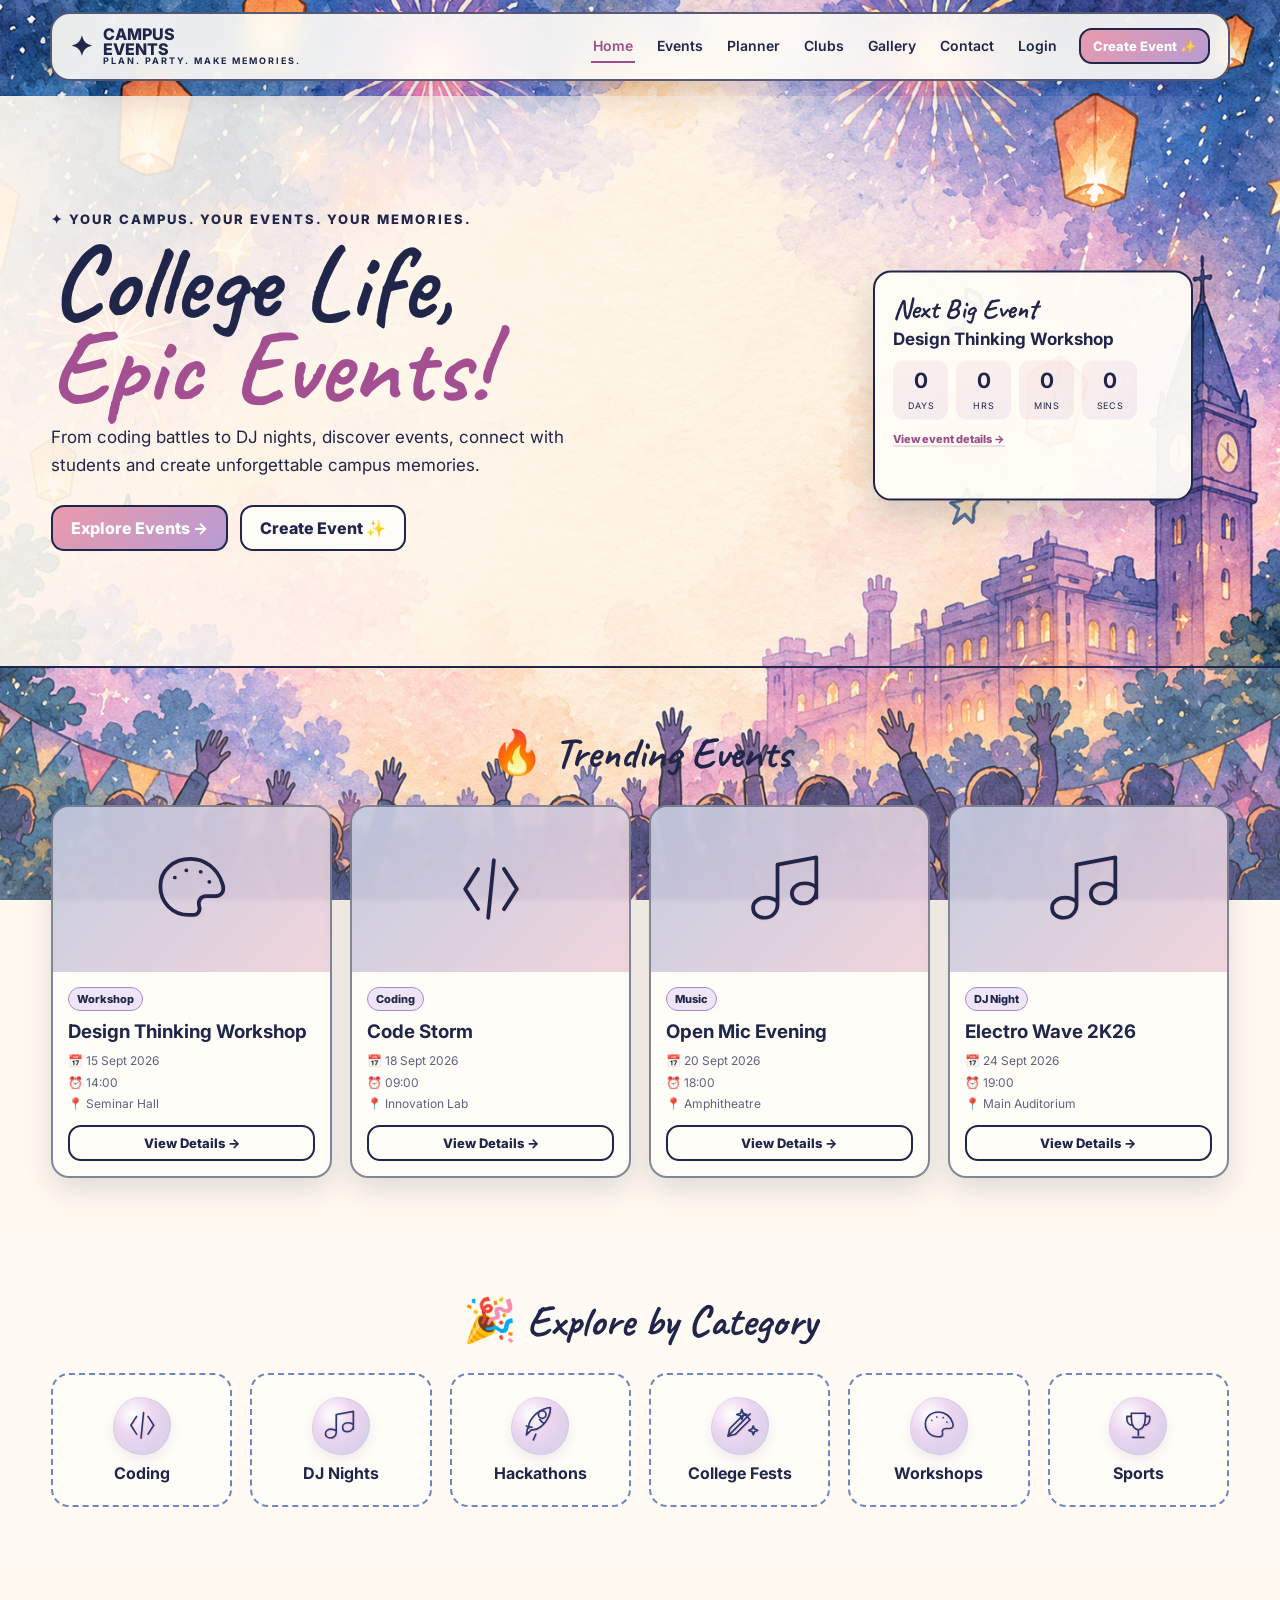
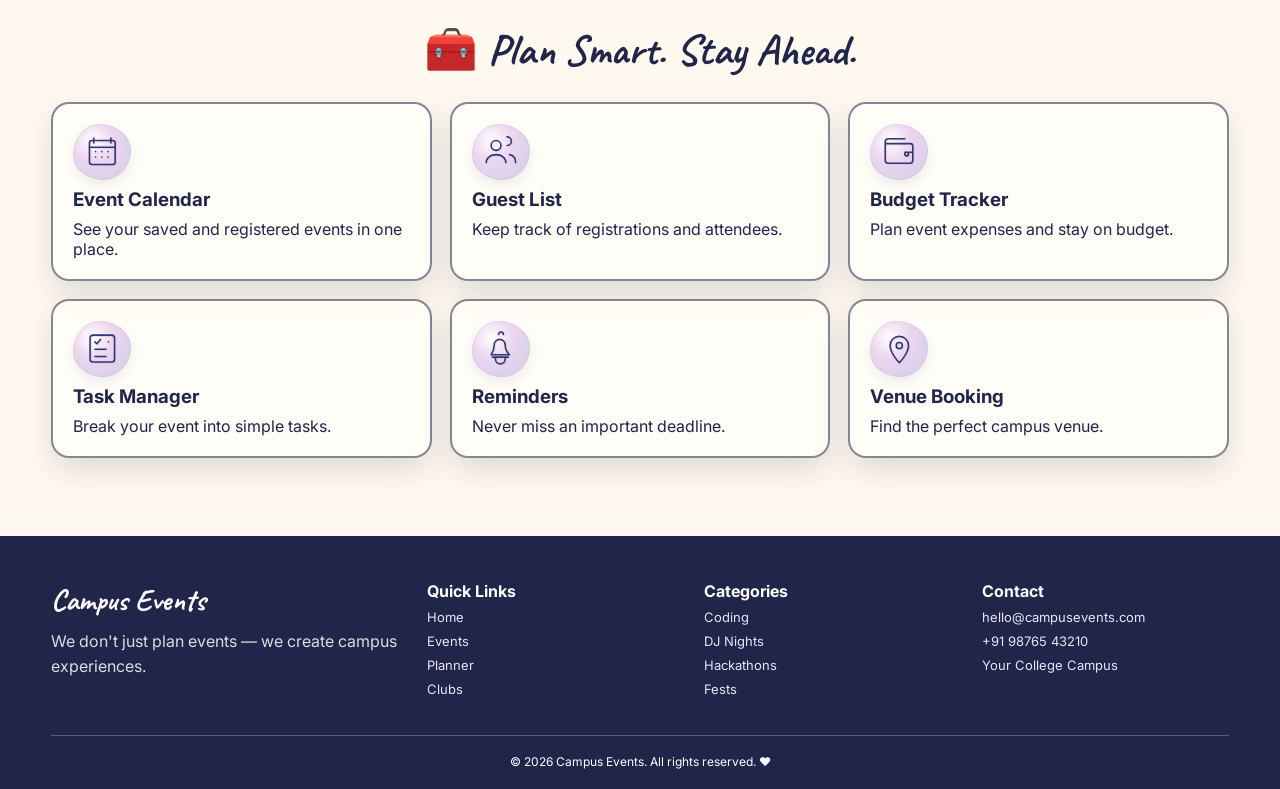
==== campus-events-website/index.html @ 73683372 "Initial commit" ====
<!DOCTYPE html><html lang="en"><head><meta charset="UTF-8"><meta name="viewport" content="width=device-width,initial-scale=1.0">
<title>Home | Campus Events</title><link rel="stylesheet" href="css/style.css"></head><body class="page-home">

<nav class="navbar">
 <div class="nav-inner">
  <a href="index.html" class="logo"><span class="logo-mark">✦</span><span>CAMPUS<br>EVENTS<small>PLAN. PARTY. MAKE MEMORIES.</small></span></a>
  <button class="menu-btn">☰</button>
  <div class="nav-links">
   <a href="index.html">Home</a><a href="events.html">Events</a><a href="planner.html">Planner</a><a href="clubs.html">Clubs</a><a href="gallery.html">Gallery</a><a href="contact.html">Contact</a><a href="auth.html">Login</a>
   <a class="btn small primary" href="create-event.html">Create Event ✨</a>
  </div>
 </div>
</nav>


<section class="hero"><div class="container"><div class="hero-content">
 <div class="kicker">✦ Your campus. Your events. Your memories.</div>
 <h1>College Life,<br><span>Epic Events!</span></h1>
 <p>From coding battles to DJ nights, discover events, connect with students and create unforgettable campus memories.</p>
 <div class="hero-actions"><a class="btn primary" href="events.html">Explore Events →</a><a class="btn" href="create-event.html">Create Event ✨</a></div>
 </div>
 <div class="countdown" aria-live="polite"><h3>Next Big Event</h3><strong id="nextTitle">Loading...</strong><div class="timer" id="timer"></div><a class="countdown-link" href="events.html">View event details →</a></div>
</div></div></section>
<section class="section"><div class="container"><h2 class="section-title">🔥 Trending Events</h2><div class="grid events-grid" id="homeEvents"></div></div></section>
<section class="section alt"><div class="container"><h2 class="section-title">🎉 Explore by Category</h2><div class="grid category-grid">
 <a class="category" href="events.html?category=Coding"><div class="icon watercolor-icon" data-icon="code" aria-hidden="true"></div><h4>Coding</h4></a>
 <a class="category" href="events.html?category=DJ%20Night"><div class="icon watercolor-icon" data-icon="music" aria-hidden="true"></div><h4>DJ Nights</h4></a>
 <a class="category" href="events.html?category=Hackathon"><div class="icon watercolor-icon" data-icon="rocket" aria-hidden="true"></div><h4>Hackathons</h4></a>
 <a class="category" href="events.html?category=College%20Fest"><div class="icon watercolor-icon" data-icon="celebration" aria-hidden="true"></div><h4>College Fests</h4></a>
 <a class="category" href="events.html?category=Workshop"><div class="icon watercolor-icon" data-icon="palette" aria-hidden="true"></div><h4>Workshops</h4></a>
 <a class="category" href="events.html?category=Sports"><div class="icon watercolor-icon" data-icon="trophy" aria-hidden="true"></div><h4>Sports</h4></a>
</div></div></section>
<section class="section"><div class="container"><h2 class="section-title">🧰 Plan Smart. Stay Ahead.</h2><div class="grid tools-grid">
 <div class="tool"><div class="tool-icon watercolor-icon" data-icon="calendar" aria-hidden="true"></div><h3>Event Calendar</h3><p>See your saved and registered events in one place.</p></div>
 <div class="tool"><div class="tool-icon watercolor-icon" data-icon="users" aria-hidden="true"></div><h3>Guest List</h3><p>Keep track of registrations and attendees.</p></div>
 <div class="tool"><div class="tool-icon watercolor-icon" data-icon="wallet" aria-hidden="true"></div><h3>Budget Tracker</h3><p>Plan event expenses and stay on budget.</p></div>
 <div class="tool"><div class="tool-icon watercolor-icon" data-icon="checklist" aria-hidden="true"></div><h3>Task Manager</h3><p>Break your event into simple tasks.</p></div>
 <div class="tool"><div class="tool-icon watercolor-icon" data-icon="bell" aria-hidden="true"></div><h3>Reminders</h3><p>Never miss an important deadline.</p></div>
 <div class="tool"><div class="tool-icon watercolor-icon" data-icon="pin" aria-hidden="true"></div><h3>Venue Booking</h3><p>Find the perfect campus venue.</p></div>
</div></div></section>


<footer class="footer"><div class="container">
 <div class="footer-grid">
  <div><h3>Campus Events</h3><p style="margin-top:10px;color:#ddd;line-height:1.6">We don't just plan events — we create campus experiences.</p></div>
  <div><h4>Quick Links</h4><a href="index.html">Home</a><a href="events.html">Events</a><a href="planner.html">Planner</a><a href="clubs.html">Clubs</a></div>
  <div><h4>Categories</h4><a href="events.html">Coding</a><a href="events.html">DJ Nights</a><a href="events.html">Hackathons</a><a href="events.html">Fests</a></div>
  <div><h4>Contact</h4><a href="contact.html">hello@campusevents.com</a><a href="contact.html">+91 98765 43210</a><a href="contact.html">Your College Campus</a></div>
 </div>
 <div class="copyright">© <span id="year"></span> Campus Events. All rights reserved. ♥</div>
</div></footer><div id="toast" class="toast"></div>

<script src="js/data.js"></script><script src="js/main.js"></script><script>
document.addEventListener("DOMContentLoaded",()=>{
 const ev=getEvents().sort((a,b)=>a.date.localeCompare(b.date));document.querySelector("#homeEvents").innerHTML=ev.slice(0,4).map(eventCard).join("");
 const next=ev.find(e=>new Date(e.date+"T"+e.time)>new Date())||ev[0];document.querySelector("#nextTitle").textContent=next.title;
 const target=new Date(next.date+"T"+next.time);
 function tick(){let d=Math.max(0,target-new Date());let s=Math.floor(d/1000);let days=Math.floor(s/86400);s%=86400;let hrs=Math.floor(s/3600);s%=3600;let mins=Math.floor(s/60);s%=60;
 document.querySelector("#timer").innerHTML=`<div><b>${days}</b><span>days</span></div><div><b>${hrs}</b><span>hrs</span></div><div><b>${mins}</b><span>mins</span></div><div><b>${s}</b><span>secs</span></div>`}tick();setInterval(tick,1000);
});
</script>
</body></html>
---- campus-events-website/css/style.css ----
@import url('https://fonts.googleapis.com/css2?family=Caveat:wght@500;600;700&family=Inter:wght@400;500;600;700;800&display=swap');

:root{
  --ink:#20254a; --navy:#171a4a; --blue:#7185c0; --lav:#b79bd3;
  --pink:#e99aaa; --peach:#f3b58d; --cream:#fff9ef; --paper:#fffdf8;
  --white:#fff; --shadow:0 12px 30px rgba(32,37,74,.14);
}
*{box-sizing:border-box;margin:0;padding:0}
html{scroll-behavior:smooth}
body{
  font-family:Inter,Arial,sans-serif;color:var(--ink);
  background:
    radial-gradient(circle at 10% 10%,rgba(183,155,211,.22),transparent 25%),
    radial-gradient(circle at 90% 20%,rgba(233,154,170,.20),transparent 25%),
    linear-gradient(135deg,#fffaf2,#f4f0ff 50%,#fff8ee);
  min-height:100vh;
}
body:before{
  content:"";position:fixed;inset:0;pointer-events:none;opacity:.22;
  background-image:radial-gradient(#20254a 0.5px,transparent .5px);
  background-size:14px 14px;z-index:-1;
}
a{text-decoration:none;color:inherit}
button,input,select,textarea{font:inherit}
.container{width:min(1180px,92%);margin:auto}
.navbar{
  position:sticky;top:12px;z-index:1000;margin:12px auto 0;
  width:min(1180px,94%);background:rgba(255,253,248,.92);
  border:2px solid rgba(32,37,74,.75);border-radius:20px;
  box-shadow:var(--shadow);backdrop-filter:blur(12px);
}
.nav-inner{display:flex;align-items:center;justify-content:space-between;padding:13px 18px}
.logo{display:flex;align-items:center;gap:10px;font-weight:800;line-height:.95}
.logo-mark{font-size:27px}.logo small{display:block;font-size:9px;letter-spacing:2px;font-weight:700}
.nav-links{display:flex;gap:20px;align-items:center;font-size:14px;font-weight:600}
.nav-links a{padding:7px 2px;border-bottom:2px solid transparent}
.nav-links a:hover,.nav-links a.active{color:#a14d87;border-color:#a14d87}
.btn{
  border:2px solid var(--ink);background:var(--paper);color:var(--ink);
  padding:11px 18px;border-radius:13px;font-weight:800;cursor:pointer;
  transition:.2s;display:inline-flex;align-items:center;justify-content:center;gap:7px;
}
.btn:hover{transform:translateY(-2px);box-shadow:0 7px 0 rgba(32,37,74,.16)}
.btn.primary{background:linear-gradient(135deg,var(--pink),var(--lav));color:#fff;border-color:var(--ink)}
.btn.small{padding:8px 12px;font-size:13px}
.menu-btn{display:none;background:none;border:0;font-size:25px;cursor:pointer}
.hero{
  margin-top:15px;min-height:570px;display:flex;align-items:center;
  border-bottom:2px solid var(--ink);overflow:hidden;position:relative;
  background:
    linear-gradient(90deg,rgba(255,249,239,.98) 0%,rgba(255,249,239,.82) 43%,rgba(255,249,239,.18) 100%),
    radial-gradient(circle at 70% 25%,#f3b58d 0 2%,transparent 3%),
    linear-gradient(135deg,#687ab5,#c29ad0 50%,#e99aaa);
}
.hero:after{
  content:"";position:absolute;inset:0;opacity:.45;
  background:radial-gradient(circle at 75% 35%,#fff 0 1px,transparent 2px);
  background-size:50px 50px;
}
.hero-content{position:relative;z-index:2;width:min(650px,92%);padding:70px 0}
.kicker{font-weight:800;letter-spacing:2px;text-transform:uppercase;font-size:13px}
.hero h1{font-family:Caveat,cursive;font-size:clamp(58px,8vw,104px);line-height:.82;margin:14px 0}
.hero h1 span{color:#a34f91}
.hero p{font-size:17px;line-height:1.7;max-width:550px}
.hero-actions{display:flex;gap:12px;flex-wrap:wrap;margin-top:25px}
.countdown{
  position:absolute;right:5%;bottom:55px;z-index:3;background:rgba(255,253,248,.93);
  border:2px solid var(--ink);border-radius:18px;padding:18px;box-shadow:var(--shadow)
}
.countdown h3{font-family:Caveat;font-size:25px;}
.timer{display:flex;gap:8px;margin-top:8px}.timer div{min-width:60px;text-align:center}
.timer b{display:block;font-size:22px}.timer span{font-size:9px;text-transform:uppercase}
.section{padding:58px 0}.section.alt{background:rgba(255,255,255,.42)}
.section-title{font-family:Caveat,cursive;font-size:43px;text-align:center;margin-bottom:25px}
.section-sub{text-align:center;margin:-15px auto 30px;max-width:650px;color:#5d6181}
.stats{display:grid;grid-template-columns:repeat(4,1fr);gap:15px;margin-top:-30px;position:relative;z-index:4}
.stat,.card,.tool,.club,.gallery-item,.form-card{
  background:rgba(255,253,248,.9);border:2px solid rgba(32,37,74,.55);
  border-radius:18px;box-shadow:var(--shadow)
}
.stat{text-align:center;padding:20px}.stat b{font-size:28px;display:block}.stat span{font-size:12px}
.grid{display:grid;gap:18px}.events-grid{grid-template-columns:repeat(4,1fr)}
.card{overflow:hidden}.card-img{height:155px;background:linear-gradient(135deg,#687ab5,#d58daf);display:flex;align-items:center;justify-content:center;font-size:55px}
.card-body{padding:15px}.tag{display:inline-block;background:#eee6f8;border:1px solid #a98bc7;padding:4px 8px;border-radius:20px;font-size:11px;font-weight:800}
.card h3{margin:9px 0 7px}.meta{font-size:12px;line-height:1.8;color:#5e627f}.card .btn{margin-top:10px;width:100%}
.category-grid{grid-template-columns:repeat(6,1fr)}.category{padding:22px 10px;text-align:center;border:2px dashed #7185c0;border-radius:18px;background:#fffdf8;cursor:pointer;transition:.2s}
.category:hover{transform:rotate(-1deg) translateY(-4px);background:#f8effa}.category .icon{font-size:32px}.category h4{margin-top:8px}
.tools-grid{grid-template-columns:repeat(3,1fr)}.tool{padding:20px}.tool-icon{font-size:34px}.tool h3{margin:8px 0}
.footer{background:#20254a;color:#fff;padding:45px 0 20px;margin-top:20px}.footer-grid{display:grid;grid-template-columns:1.4fr 1fr 1fr 1fr;gap:30px}.footer h3{font-family:Caveat;font-size:30px}.footer a{display:block;color:#e9e6f4;margin:8px 0;font-size:13px}.copyright{text-align:center;border-top:1px solid #555b83;margin-top:30px;padding-top:18px;font-size:12px}
.page-head{padding:65px 0 35px;text-align:center}.page-head h1{font-family:Caveat;font-size:65px}.page-head p{max-width:650px;margin:8px auto;color:#5d6181}
.filters{display:flex;gap:9px;flex-wrap:wrap;justify-content:center;margin-bottom:25px}.filter{border:2px solid var(--ink);background:#fffdf8;border-radius:30px;padding:8px 14px;cursor:pointer}.filter.active,.filter:hover{background:#e99aaa}
.search{width:min(650px,100%);margin:0 auto 22px;display:block;padding:13px 16px;border:2px solid var(--ink);border-radius:14px;background:#fffdf8}
.detail{display:grid;grid-template-columns:1.2fr .8fr;gap:25px}.detail-image{min-height:390px;border:2px solid var(--ink);border-radius:20px;background:linear-gradient(135deg,#6678b5,#d493b0);display:flex;align-items:center;justify-content:center;font-size:110px;box-shadow:var(--shadow)}
.detail-info{padding:15px}.detail-info h1{font-family:Caveat;font-size:60px;line-height:.9}.detail-info .meta{font-size:14px;margin:18px 0}
.progress{height:14px;background:#e8e3ed;border-radius:20px;overflow:hidden;border:1px solid #555}.progress div{height:100%;background:linear-gradient(90deg,#e99aaa,#9f83c5)}
.form-card{padding:25px}.form-grid{display:grid;grid-template-columns:repeat(2,1fr);gap:15px}.field{display:flex;flex-direction:column;gap:6px}.field.full{grid-column:1/-1}.field label{font-size:12px;font-weight:800}.field input,.field select,.field textarea{border:2px solid #75799b;border-radius:11px;padding:11px;background:#fffdf8;color:var(--ink)}.field textarea{min-height:120px;resize:vertical}
.planner-layout{display:grid;grid-template-columns:330px 1fr;gap:22px}.calendar{padding:20px}.cal-head{display:flex;justify-content:space-between;align-items:center;margin-bottom:15px}.calendar table{width:100%;border-collapse:collapse;text-align:center;font-size:12px}.calendar th,.calendar td{padding:8px}.calendar td.event-day{background:#e99aaa;border-radius:50%;font-weight:800}.planner-tools{display:grid;grid-template-columns:repeat(3,1fr);gap:15px}.saved-list{margin-top:20px}.saved-item{display:flex;justify-content:space-between;align-items:center;padding:12px;border-bottom:1px dashed #aaa}
.clubs-grid{grid-template-columns:repeat(3,1fr)}.club{padding:25px;text-align:center}.club-icon{font-size:52px}.club h3{font-family:Caveat;font-size:32px}
.gallery-grid{grid-template-columns:repeat(4,1fr)}.gallery-item{height:210px;overflow:hidden;position:relative;background:linear-gradient(135deg,#7185c0,#e99aaa)}.gallery-item:nth-child(3n){background:linear-gradient(135deg,#f3b58d,#7185c0)}.gallery-item span{position:absolute;bottom:0;left:0;right:0;padding:10px;background:rgba(32,37,74,.78);color:#fff;font-size:12px}
.contact-grid{display:grid;grid-template-columns:1fr 1fr;gap:25px}.info-box{padding:25px}.info-box p{margin:15px 0;line-height:1.7}.auth{max-width:900px;margin:auto;display:grid;grid-template-columns:1fr 1fr;gap:20px}.hidden{display:none!important}
.toast{position:fixed;right:20px;bottom:20px;z-index:2000;background:#20254a;color:#fff;padding:14px 18px;border-radius:12px;box-shadow:var(--shadow);display:none}.toast.show{display:block;animation:pop .25s ease}
@keyframes pop{from{transform:translateY(15px);opacity:0}to{transform:none;opacity:1}}
.empty{text-align:center;padding:40px;color:#666b87}
@media(max-width:900px){
 .nav-links{display:none}.menu-btn{display:block}.nav-links.open{display:flex;position:absolute;left:0;right:0;top:65px;flex-direction:column;background:#fffdf8;padding:15px;border:2px solid var(--ink);border-radius:15px}
 .stats{grid-template-columns:repeat(2,1fr)}.events-grid{grid-template-columns:repeat(2,1fr)}.category-grid{grid-template-columns:repeat(3,1fr)}
 .tools-grid,.clubs-grid{grid-template-columns:repeat(2,1fr)}.gallery-grid{grid-template-columns:repeat(2,1fr)}
 .detail,.contact-grid,.planner-layout,.auth{grid-template-columns:1fr}.countdown{position:relative;right:auto;bottom:auto;margin:20px 0;width:max-content}
 .hero{padding-bottom:30px}.hero-content{padding:65px 0 20px}.footer-grid{grid-template-columns:repeat(2,1fr)}
}
@media(max-width:560px){
 .stats,.events-grid,.category-grid,.tools-grid,.clubs-grid,.gallery-grid,.form-grid,.footer-grid{grid-template-columns:1fr}
 .hero h1{font-size:62px}.page-head h1{font-size:52px}.timer div{min-width:48px}.timer b{font-size:18px}
}

/* ------------------------------------------------------------
   Watercolor page backgrounds + hand-painted icon treatment
   ------------------------------------------------------------ */
body:before{display:none}
body{background-color:#fff8ee;background-repeat:no-repeat;background-position:center top;background-size:cover;background-attachment:fixed;}
body.page-home{background-image:url("../assets/home page.png");}
body.page-events{background-image:url("../assets/all events background.png");}
body.page-details{background-image:url("../assets/event details.png");}
body.page-planner{background-image:url("../assets/planner bg.png");}
body.page-clubs{background-image:url("../assets/clubs bg.png");}
body.page-gallery{background-image:url("../assets/gallery bg.png");}
body.page-create{background-image:url("../assets/create event background.png");}
body.page-contact{background-image:url("../assets/contact info.png");}
body.page-auth{background-image:url("../assets/login reg bg.png");}

.navbar{background:rgba(255,253,248,.9);}
.hero{margin-top:15px;min-height:570px;border-bottom:2px solid var(--ink);overflow:hidden;position:relative;background:transparent;}
.hero:before{content:"";position:absolute;inset:0;background:linear-gradient(90deg,rgba(255,249,239,.93) 0%,rgba(255,249,239,.74) 36%,rgba(255,249,239,.24) 66%,transparent 100%);pointer-events:none;}
.hero:after{content:"";position:absolute;inset:0;opacity:.25;background:radial-gradient(circle at 75% 35%,#fff 0 1px,transparent 2px);background-size:50px 50px;}
.hero .container{position:relative;min-height:570px;display:flex;align-items:center;}
.hero-content{position:relative;z-index:2;width:min(650px,92%);padding:70px 0;}
.countdown{position:absolute;right:3%;top:50%;transform:translateY(-48%);z-index:4;width:min(320px,32vw);background:rgba(255,253,248,.94);border:2px solid var(--ink);border-radius:18px;padding:18px 18px 15px;box-shadow:0 14px 34px rgba(32,37,74,.18)}
.countdown h3{font-family:Caveat,cursive;font-size:28px;margin-bottom:2px}.countdown strong{display:block;font-size:17px;line-height:1.35;max-width:250px}.countdown-link{display:inline-flex;margin-top:12px;font-size:11px;font-weight:800;color:#9a4b88;border-bottom:1px solid rgba(154,75,136,.35)}
.timer{display:flex;gap:8px;margin-top:10px}.timer div{min-width:55px;text-align:center;padding:7px 2px;border-radius:10px;background:linear-gradient(135deg,rgba(233,154,170,.13),rgba(183,155,211,.16))}.timer b{display:block;font-size:21px}.timer span{font-size:9px;text-transform:uppercase;letter-spacing:.7px}
.section{background:rgba(255,253,248,.16)}
.section.alt{background:rgba(255,255,255,.36)}
.page-head{padding:75px 0 38px;text-align:center}.page-head h1{font-family:Caveat;font-size:68px;text-shadow:0 2px 0 rgba(255,255,255,.45)}
.card,.stat,.tool,.club,.gallery-item,.form-card{background:rgba(255,253,248,.88);backdrop-filter:blur(2px)}
.watercolor-icon{display:grid;place-items:center;position:relative;width:58px;height:58px;min-width:58px;border-radius:45% 55% 48% 52% / 55% 47% 53% 45%;background:radial-gradient(circle at 34% 30%,rgba(255,255,255,.85),rgba(232,205,238,.82) 38%,rgba(194,177,226,.58) 72%,rgba(233,154,170,.35));color:#293a78;box-shadow:inset 0 0 0 1px rgba(32,37,74,.06),0 5px 12px rgba(32,37,74,.08);}
.watercolor-svg{width:70%;height:70%;overflow:visible;filter:drop-shadow(1px 1px 0 rgba(233,154,170,.32));}
.category .watercolor-icon{margin:0 auto}.category .icon{font-size:0}
.tool-icon{font-size:0;width:56px;height:56px}.club-icon{font-size:0;width:66px;height:66px;margin:0 auto 8px}.inline-watercolor-icon{display:inline-grid;vertical-align:middle;width:30px;height:30px;min-width:30px;margin-right:3px}.inline-watercolor-icon .watercolor-svg{width:72%;height:72%}
.card-img{height:165px;background:linear-gradient(135deg,rgba(113,133,192,.4),rgba(213,141,175,.36));display:flex;align-items:center;justify-content:center}.card-img .watercolor-svg{width:92px;height:92px}.detail-image{background:linear-gradient(135deg,rgba(102,120,181,.38),rgba(212,147,176,.36));}.detail-image .watercolor-svg{width:170px;height:170px;stroke-width:1.9}.gallery-icon{display:grid;place-items:center;height:100%}.gallery-icon .watercolor-svg{width:100px;height:100px;stroke-width:2.1}.gallery-item{background:rgba(255,253,248,.78)}
.stats{display:none}

@media(max-width:1050px){.countdown{right:2%;width:300px}.hero-content{width:min(610px,66%)} }
@media(max-width:900px){
 .hero .container{min-height:620px;display:block}.hero-content{width:100%;padding:65px 0 20px}.countdown{position:relative;right:auto;top:auto;transform:none;margin:12px 0 25px;width:min(100%,360px)}
}
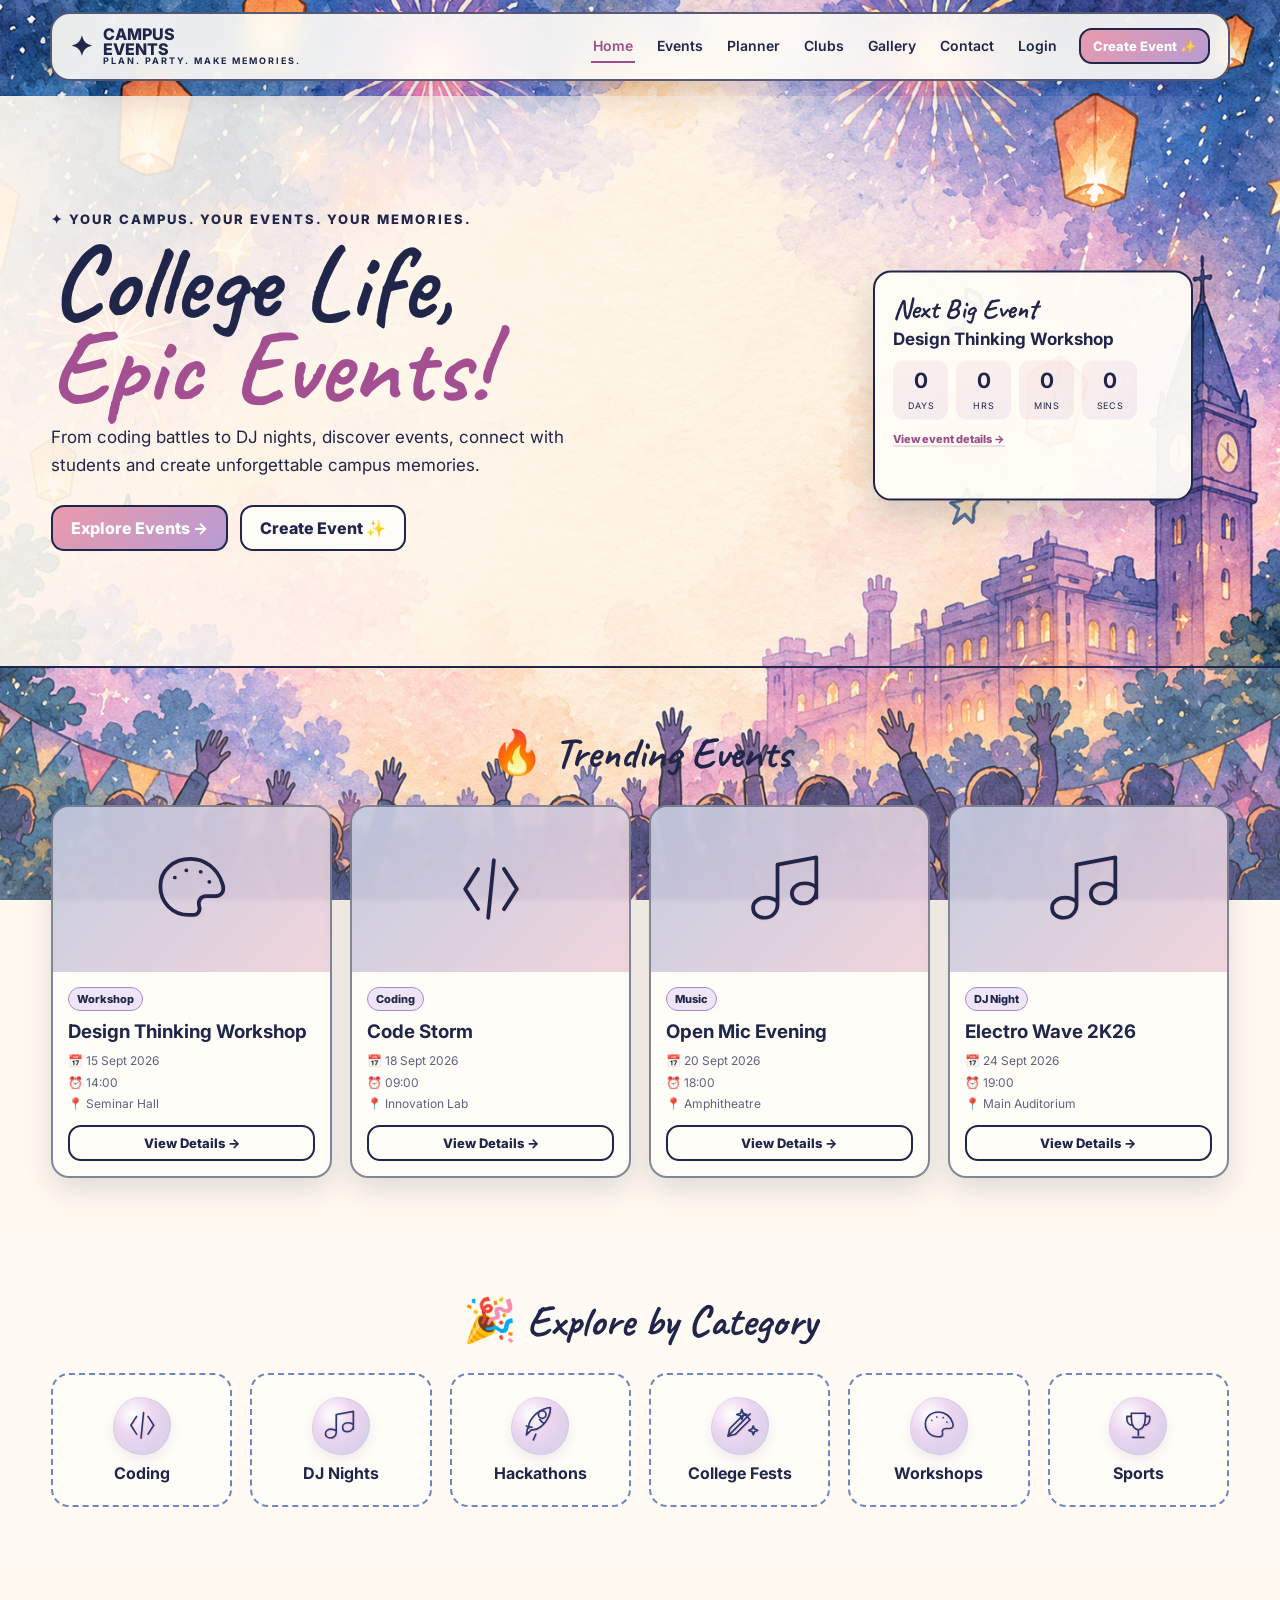
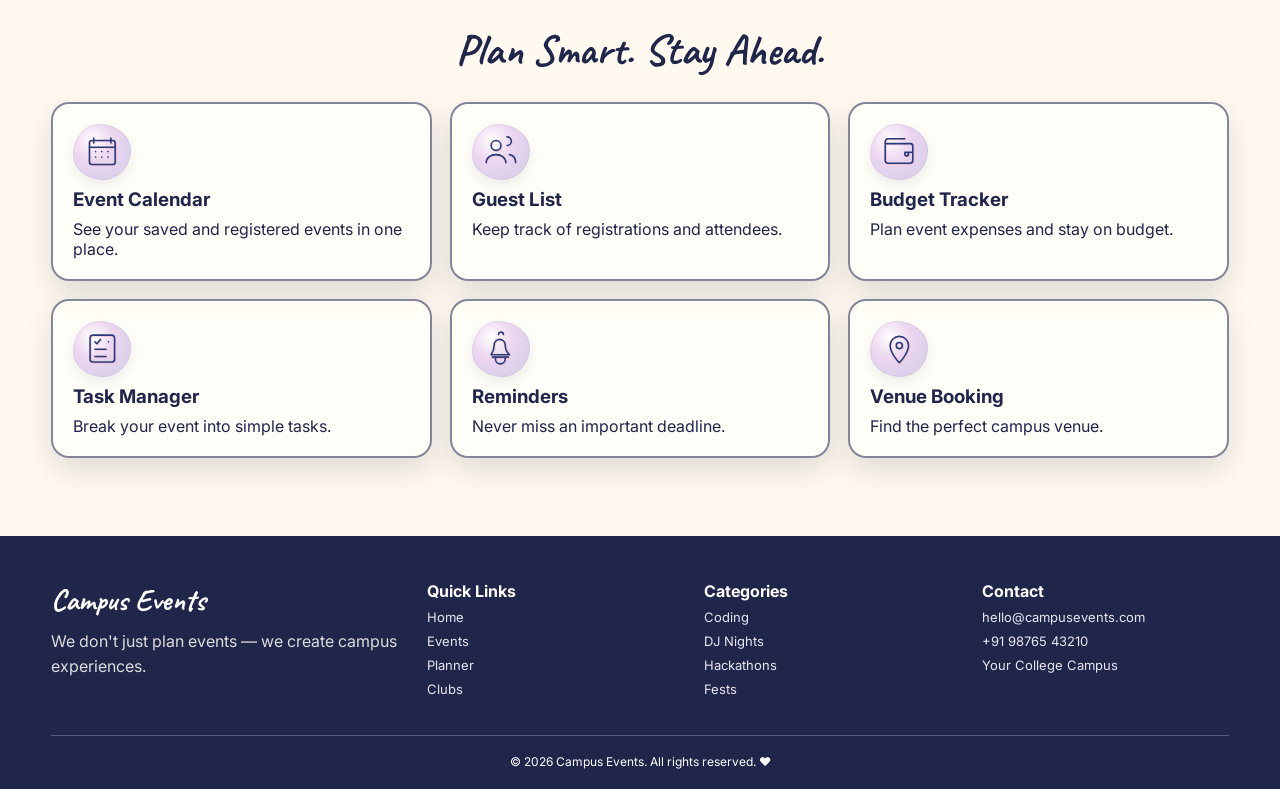
==== commit 87284255: "emoji" ====
--- a/campus-events-website/index.html
+++ b/campus-events-website/index.html
@@ -30,7 +30,7 @@
  <a class="category" href="events.html?category=Workshop"><div class="icon watercolor-icon" data-icon="palette" aria-hidden="true"></div><h4>Workshops</h4></a>
  <a class="category" href="events.html?category=Sports"><div class="icon watercolor-icon" data-icon="trophy" aria-hidden="true"></div><h4>Sports</h4></a>
 </div></div></section>
-<section class="section"><div class="container"><h2 class="section-title">🧰 Plan Smart. Stay Ahead.</h2><div class="grid tools-grid">
+<section class="section"><div class="container"><h2 class="section-title"> Plan Smart. Stay Ahead.</h2><div class="grid tools-grid">
  <div class="tool"><div class="tool-icon watercolor-icon" data-icon="calendar" aria-hidden="true"></div><h3>Event Calendar</h3><p>See your saved and registered events in one place.</p></div>
  <div class="tool"><div class="tool-icon watercolor-icon" data-icon="users" aria-hidden="true"></div><h3>Guest List</h3><p>Keep track of registrations and attendees.</p></div>
  <div class="tool"><div class="tool-icon watercolor-icon" data-icon="wallet" aria-hidden="true"></div><h3>Budget Tracker</h3><p>Plan event expenses and stay on budget.</p></div>
